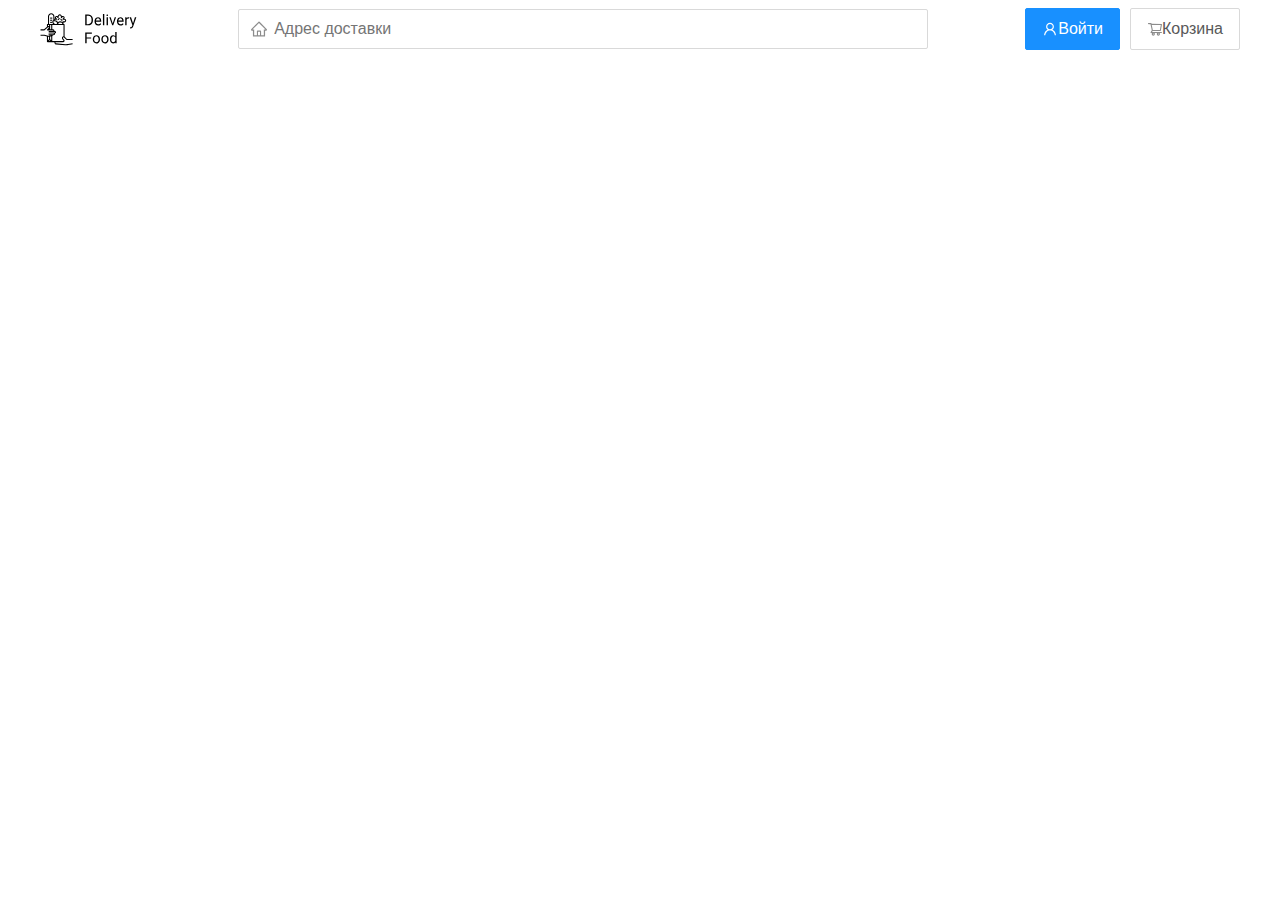
==== index.html @ 835191f4 "Created a header" ====
<!DOCTYPE html>
<html lang="en">
<head>
    <meta charset="UTF-8">
    <title>Delivery Food - доставка еды на дом</title>
    <link rel="stylesheet" href="css/style.css">
</head>
<body>
<div class="container">
    <!--Шапка сайта-->
    <header class="header">
        <img src="img/logo.svg" alt="Logo" class="logo">
        <input type="text" class="input search-input" placeholder="Адрес доставки">
        <div class="buttons">
            <button class="button button-primary">
                <img src="img/user.svg" alt="User logo" class="button-icon">
                <span class="button-text">Войти</span>
            </button>
            <button class="button">
                <img src="img/shoppingcart.svg" alt="shopping cart" class="button-icon">
                <span class="button-text">Корзина</span>
            </button>
        </div>
    </header>
</div>
</body>
</html>
---- css/style.css ----
* {
    box-sizing: border-box;
}

.container {
    max-width: 1200px;
    margin: auto;
}

.header {
    display: flex;
    align-items: center;
    justify-content: space-between;
}

.search-input {
    background: #FFFFFF;
    border: 1px solid #D9D9D9;
    box-sizing: border-box;
    border-radius: 2px;
    height: 40px;
    width: 690px;
    font-size: 16px;
    line-height: 24px;
    background-image: url("../img/home.svg");
    background-repeat: no-repeat;
    background-position: left 11px center;
    padding-left: 35px;
}

.buttons {
    display: flex;
    align-items: center;
}

.button {
    padding: 8px 16px;
    background: #FFFFFF;
    border: 1px solid #D9D9D9;
    box-sizing: border-box;
    box-shadow: 0px 0px 2px rgba(0, 0, 0, 0.0015);
    border-radius: 2px;
    color: #595959;
    font-size: 16px;
    line-height: 24px;
    display: flex;
    align-items: center;
}

.button-primary {
    background: #1890FF;
    border: 1px solid #1890FF;
    color: #fff;
    margin-right: 10px;
}
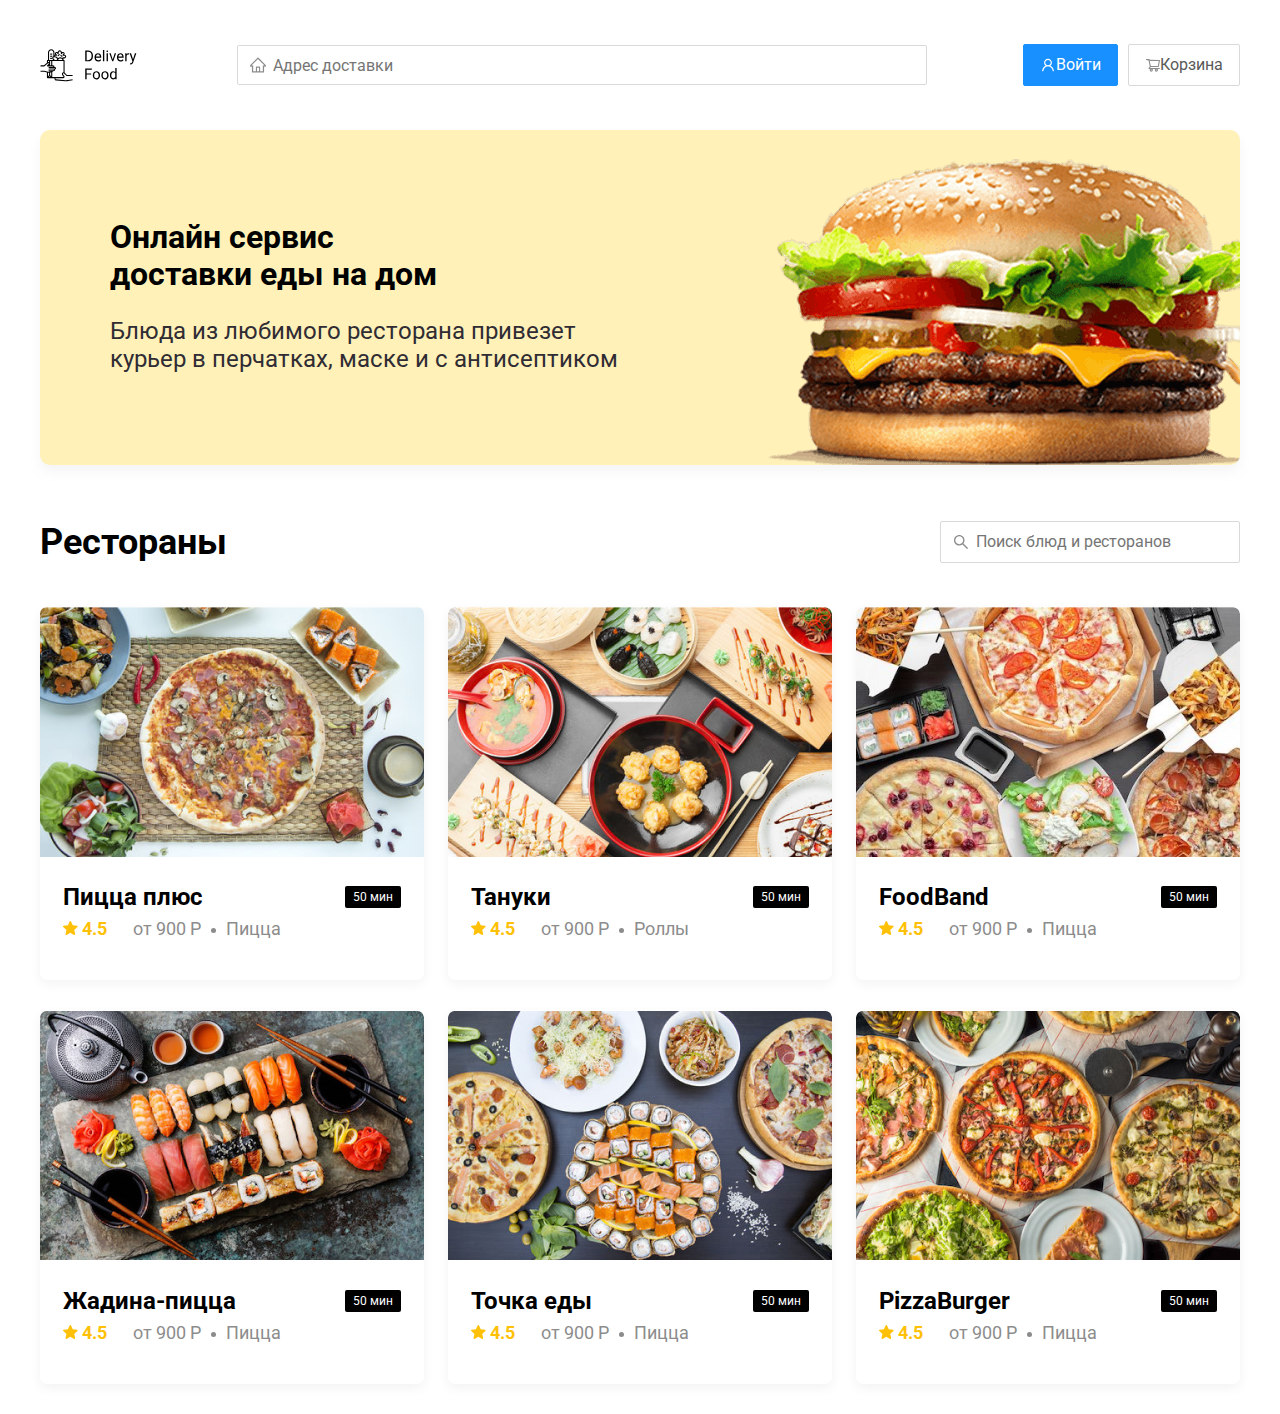
==== commit 06ab9864: "Promocard, restaurants" ====
--- a/index.html
+++ b/index.html
@@ -3,14 +3,16 @@
 <head>
     <meta charset="UTF-8">
     <title>Delivery Food - доставка еды на дом</title>
+    <link rel="stylesheet" href="css/normalize.css">
     <link rel="stylesheet" href="css/style.css">
+    <link href="https://fonts.googleapis.com/css2?family=Roboto:wght@400;700&display=swap" rel="stylesheet">
 </head>
 <body>
 <div class="container">
     <!--Шапка сайта-->
     <header class="header">
         <img src="img/logo.svg" alt="Logo" class="logo">
-        <input type="text" class="input search-input" placeholder="Адрес доставки">
+        <input type="text" class="input input-address" placeholder="Адрес доставки">
         <div class="buttons">
             <button class="button button-primary">
                 <img src="img/user.svg" alt="User logo" class="button-icon">
@@ -22,6 +24,142 @@
             </button>
         </div>
     </header>
+
+    <section class="promo">
+        <h1 class="promo-title">Онлайн сервис <br> доставки еды на дом</h1>
+        <p class="promo-text">Блюда из любимого ресторана привезет курьер в перчатках, маске и с антисептиком</p>
+    </section>
+
+    <section class="restaurants">
+        <div class="section-heading">
+            <h2 class="section-title">Рестораны</h2>
+            <input type="text" class="input input-search" placeholder="Поиск блюд и ресторанов">
+        </div>
+        <div class="cards">
+            <div class="card">
+                <img src="img/image1.jpg" alt="image1" class="card-image">
+                <div class="card-text">
+                    <div class="card-heading">
+                        <h3 class="card-title">Пицца плюс</h3>
+                        <span class="card-tag tag">50 мин</span>
+                    </div>
+                    <!-- /.card-heading -->
+                    <div class="card-info">
+                        <div class="rating">
+                            <img src="img/rating.svg" alt="star">
+                            4.5</div>
+                        <div class="price">от 900 Р</div>
+                        <div class="category">Пицца</div>
+                    </div>
+                    <!-- /.card-info -->
+                </div>
+            </div>
+            <!-- /.card -->
+
+            <div class="card">
+                <img src="img/image2.jpg" alt="image1" class="card-image">
+                <div class="card-text">
+                    <div class="card-heading">
+                        <h3 class="card-title">Тануки</h3>
+                        <span class="card-tag tag">50 мин</span>
+                    </div>
+                    <!-- /.card-heading -->
+                    <div class="card-info">
+                        <div class="rating">
+                            <img src="img/rating.svg" alt="star">
+                            4.5</div>
+                        <div class="price">от 900 Р</div>
+                        <div class="category">Роллы</div>
+                    </div>
+                    <!-- /.card-info -->
+                </div>
+            </div>
+            <!-- /.card -->
+
+            <div class="card">
+                <img src="img/image3.jpg" alt="image1" class="card-image">
+                <div class="card-text">
+                    <div class="card-heading">
+                        <h3 class="card-title">FoodBand</h3>
+                        <span class="card-tag tag">50 мин</span>
+                    </div>
+                    <!-- /.card-heading -->
+                    <div class="card-info">
+                        <div class="rating">
+                            <img src="img/rating.svg" alt="star">
+                            4.5</div>
+                        <div class="price">от 900 Р</div>
+                        <div class="category">Пицца</div>
+                    </div>
+                    <!-- /.card-info -->
+                </div>
+            </div>
+            <!-- /.card -->
+
+            <div class="card">
+                <img src="img/image4.jpg" alt="image1" class="card-image">
+                <div class="card-text">
+                    <div class="card-heading">
+                        <h3 class="card-title">Жадина-пицца</h3>
+                        <span class="card-tag tag">50 мин</span>
+                    </div>
+                    <!-- /.card-heading -->
+                    <div class="card-info">
+                        <div class="rating">
+                            <img src="img/rating.svg" alt="star">
+                            4.5</div>
+                        <div class="price">от 900 Р</div>
+                        <div class="category">Пицца</div>
+                    </div>
+                    <!-- /.card-info -->
+                </div>
+            </div>
+            <!-- /.card -->
+
+            <div class="card">
+                <img src="img/image5.jpg" alt="image1" class="card-image">
+                <div class="card-text">
+                    <div class="card-heading">
+                        <h3 class="card-title">Точка еды</h3>
+                        <span class="card-tag tag">50 мин</span>
+                    </div>
+                    <!-- /.card-heading -->
+                    <div class="card-info">
+                        <div class="rating">
+                            <img src="img/rating.svg" alt="star">
+                            4.5</div>
+                        <div class="price">от 900 Р</div>
+                        <div class="category">Пицца</div>
+                    </div>
+                    <!-- /.card-info -->
+                </div>
+            </div>
+            <!-- /.card -->
+
+            <div class="card">
+                <img src="img/image6.jpg" alt="image1" class="card-image">
+                <div class="card-text">
+                    <div class="card-heading">
+                        <h3 class="card-title">PizzaBurger</h3>
+                        <span class="card-tag tag">50 мин</span>
+                    </div>
+                    <!-- /.card-heading -->
+                    <div class="card-info">
+                        <div class="rating">
+                            <img src="img/rating.svg" alt="star">
+                            4.5</div>
+                        <div class="price">от 900 Р</div>
+                        <div class="category">Пицца</div>
+                    </div>
+                    <!-- /.card-info -->
+                </div>
+            </div>
+            <!-- /.card -->
+
+        </div>
+        <!-- /.cards -->
+
+    </section>
 </div>
 </body>
 </html>--- a/css/style.css
+++ b/css/style.css
@@ -1,5 +1,10 @@
 * {
     box-sizing: border-box;
+}
+
+body {
+    font-family: "Roboto", sans-serif;
+    padding-top: 44px;
 }
 
 .container {
@@ -11,21 +16,28 @@
     display: flex;
     align-items: center;
     justify-content: space-between;
+    margin-bottom: 44px;
 }
 
-.search-input {
+.input {
     background: #FFFFFF;
     border: 1px solid #D9D9D9;
-    box-sizing: border-box;
     border-radius: 2px;
+    font-size: 16px;
+    line-height: 24px;
+    padding: 8px;
+    padding-left: 35px;
+}
+
+.input-address {
     height: 40px;
     width: 690px;
-    font-size: 16px;
-    line-height: 24px;
-    background-image: url("../img/home.svg");
-    background-repeat: no-repeat;
-    background-position: left 11px center;
-    padding-left: 35px;
+    background: url(../img/home.svg) no-repeat left 11px center;
+}
+
+.input-search {
+    background: url(../img/search.svg) no-repeat left 11px center;
+    width: 300px;
 }
 
 .buttons {
@@ -54,4 +66,127 @@
     margin-right: 10px;
 }
 
+.promo {
+    box-shadow: 0px 7px 12px rgba(158, 158, 163, 0.1);
+    background: #FFF1B8 url(../img/promo-image.png) no-repeat top -40px right -50px;
+    border-radius: 10px;
+    padding: 68px 70px;
+    margin-bottom: 56px;
+}
 
+.promo-text {
+    max-width: 538px;
+    font-family: Roboto;
+    font-style: normal;
+    font-weight: normal;
+    font-size: 24px;
+    line-height: 28px;
+    color: #302C34;
+}
+
+.section-heading {
+    display: flex;
+    justify-content: space-between;
+    align-items: center;
+    margin-bottom: 44px;
+}
+
+.section-title {
+    font-family: Roboto;
+    font-style: normal;
+    font-weight: bold;
+    font-size: 36px;
+    line-height: 42px;
+    color: #000000;
+    margin: 0px;
+}
+
+.cards {
+    display: flex;
+    flex-wrap: wrap;
+    align-items: flex-start;
+    justify-content: space-between;
+}
+
+.card {
+    background: #FFFFFF;
+    box-shadow: 0px 4px 12px rgba(0, 0, 0, 0.05);
+    border-radius: 7px;
+    overflow: hidden;
+    margin-bottom: 30px;
+}
+
+.card-image {
+    width: 384px;
+    height: 250px;
+    object-fit: cover;
+}
+
+.card-text {
+    padding-top: 20px;
+    padding-bottom: 35px;
+    padding-left: 23px;
+    padding-right: 23px;
+}
+
+.card-heading {
+    display: flex;
+    align-items: center;
+    justify-content: space-between;
+}
+
+.card-title {
+    margin: 0;
+    font-style: normal;
+    font-weight: bold;
+    font-size: 24px;
+    line-height: 32px;
+}
+
+.card-tag {
+    font-style: normal;
+    font-weight: normal;
+    font-size: 12px;
+    line-height: 20px;
+    color: #ffffff;
+    background: black;
+    border-radius: 2px;
+    padding: 1px 8px;
+}
+
+.card-info {
+    display: flex;
+    align-items: center;
+}
+
+.rating {
+    margin-right: 26px;
+    font-weight: bold;
+    font-size: 18px;
+    line-height: 32px;
+    color: #FFC107;
+}
+
+.price,
+.category {
+    font-style: normal;
+    font-weight: normal;
+    font-size: 18px;
+    line-height: 32px;
+    color: #8C8C8C;
+}
+
+.price {
+    margin-right: 10px;
+}
+
+.price:after {
+    content: "";
+    width: 5px;
+    height: 5px;
+    background-color: #8C8C8C;
+    display: inline-block;
+    vertical-align: middle;
+    border-radius: 50%;
+    margin-left: 10px;
+}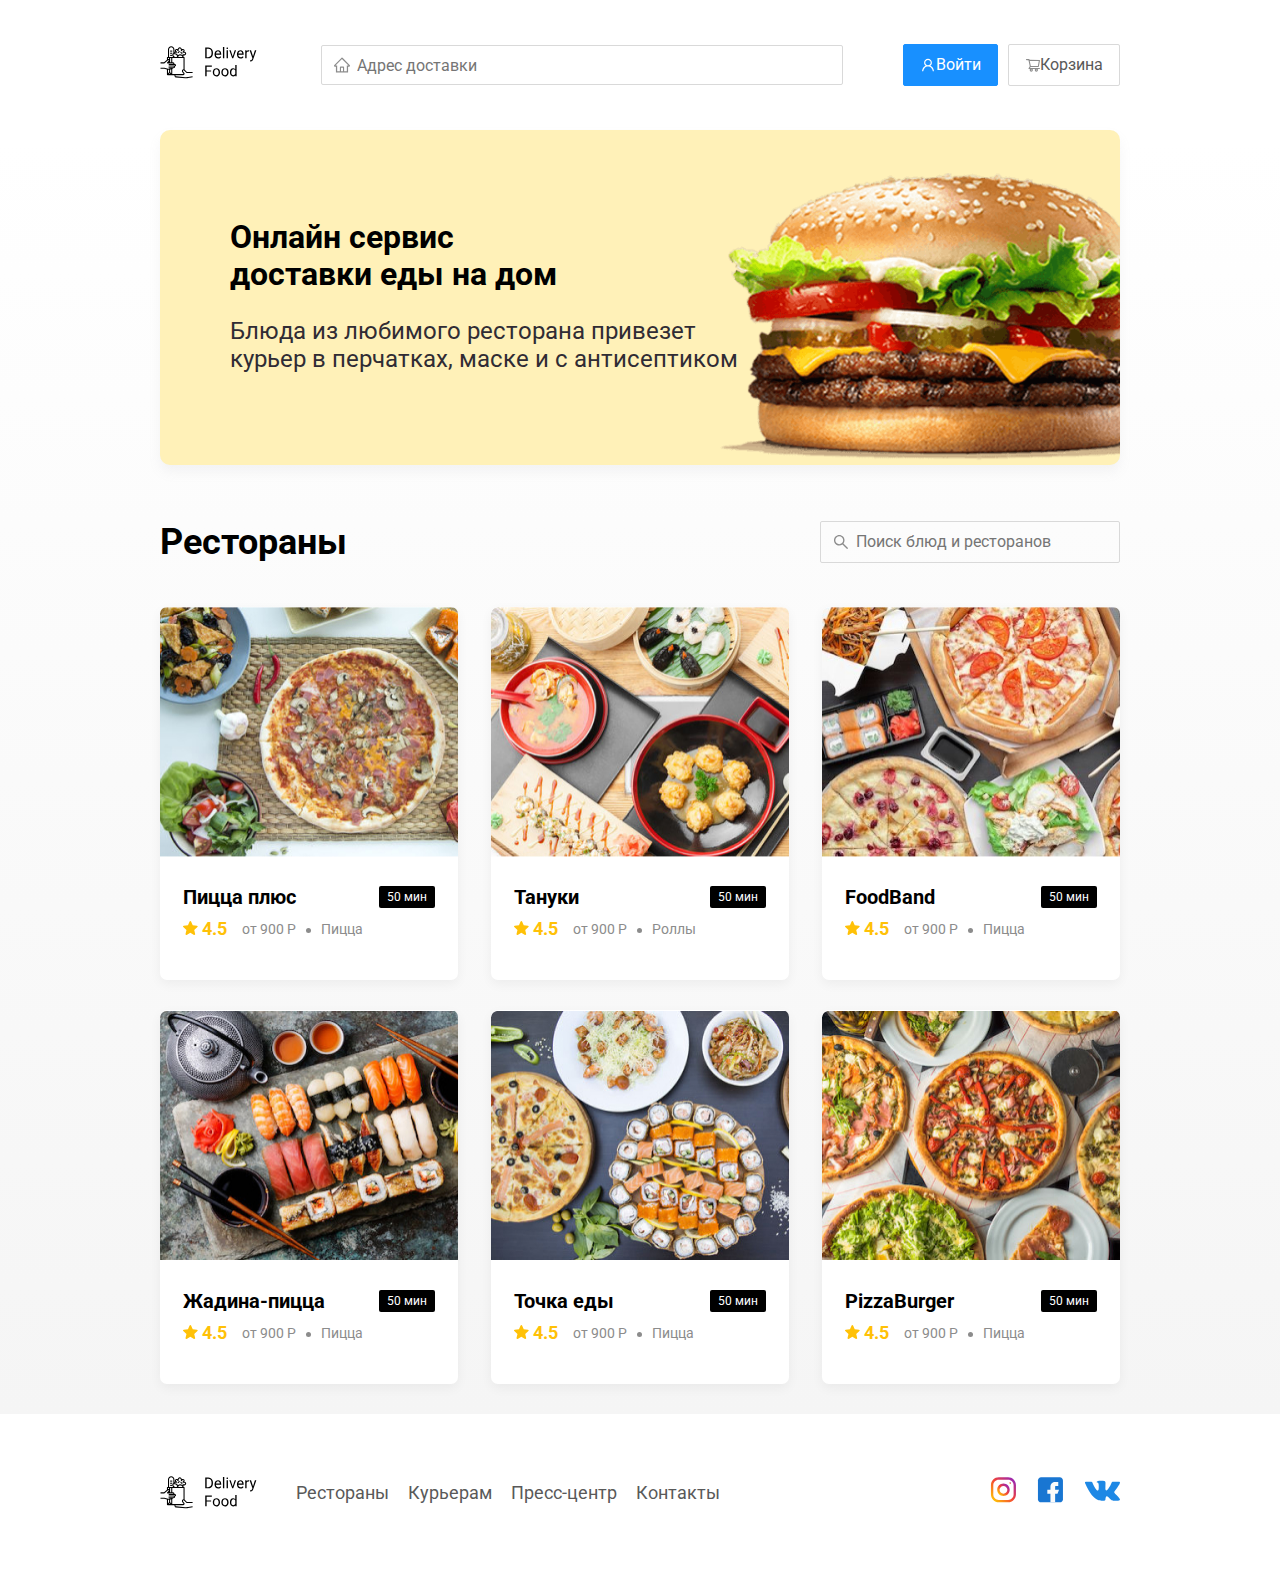
==== commit 9a17db05: "Restaurant card, addaptive" ====
--- a/index.html
+++ b/index.html
@@ -11,7 +11,9 @@
 <div class="container">
     <!--Шапка сайта-->
     <header class="header">
-        <img src="img/logo.svg" alt="Logo" class="logo">
+        <a href="index.html" class="logo">
+            <img src="img/logo.svg" alt="Logo" class="logo">
+        </a>
         <input type="text" class="input input-address" placeholder="Адрес доставки">
         <div class="buttons">
             <button class="button button-primary">
@@ -24,142 +26,170 @@
             </button>
         </div>
     </header>
+</div>
+<main class="main">
+    <div class="container">
+        <section class="promo">
+            <h1 class="promo-title">Онлайн сервис <br> доставки еды на дом</h1>
+            <p class="promo-text">Блюда из любимого ресторана привезет курьер в перчатках, маске и с антисептиком</p>
+        </section>
 
-    <section class="promo">
-        <h1 class="promo-title">Онлайн сервис <br> доставки еды на дом</h1>
-        <p class="promo-text">Блюда из любимого ресторана привезет курьер в перчатках, маске и с антисептиком</p>
-    </section>
+        <section class="restaurants">
+            <div class="section-heading">
+                <h2 class="section-title">Рестораны</h2>
+                <input type="text" class="input input-search" placeholder="Поиск блюд и ресторанов">
+            </div>
+            <div class="cards">
+                <a href="restaurant.html" class="card">
+                    <img src="img/image1.jpg" alt="image1" class="card-image">
+                    <div class="card-text">
+                        <div class="card-heading">
+                            <h3 class="card-title">Пицца плюс</h3>
+                            <span class="card-tag tag">50 мин</span>
+                        </div>
+                        <!-- /.card-heading -->
+                        <div class="card-info">
+                            <div class="rating">
+                                <img src="img/rating.svg" alt="star">
+                                4.5
+                            </div>
+                            <div class="price">от 900 Р</div>
+                            <div class="category">Пицца</div>
+                        </div>
+                        <!-- /.card-info -->
+                    </div>
+                </a>
+                <!-- /.card -->
 
-    <section class="restaurants">
-        <div class="section-heading">
-            <h2 class="section-title">Рестораны</h2>
-            <input type="text" class="input input-search" placeholder="Поиск блюд и ресторанов">
+                <a href="restaurant.html" class="card">
+                    <img src="img/image2.jpg" alt="image1" class="card-image">
+                    <div class="card-text">
+                        <div class="card-heading">
+                            <h3 class="card-title">Тануки</h3>
+                            <span class="card-tag tag">50 мин</span>
+                        </div>
+                        <!-- /.card-heading -->
+                        <div class="card-info">
+                            <div class="rating">
+                                <img src="img/rating.svg" alt="star">
+                                4.5
+                            </div>
+                            <div class="price">от 900 Р</div>
+                            <div class="category">Роллы</div>
+                        </div>
+                        <!-- /.card-info -->
+                    </div>
+                </a>
+                <!-- /.card -->
+
+                <a href="restaurant.html" class="card">
+                    <img src="img/image3.jpg" alt="image1" class="card-image">
+                    <div class="card-text">
+                        <div class="card-heading">
+                            <h3 class="card-title">FoodBand</h3>
+                            <span class="card-tag tag">50 мин</span>
+                        </div>
+                        <!-- /.card-heading -->
+                        <div class="card-info">
+                            <div class="rating">
+                                <img src="img/rating.svg" alt="star">
+                                4.5
+                            </div>
+                            <div class="price">от 900 Р</div>
+                            <div class="category">Пицца</div>
+                        </div>
+                        <!-- /.card-info -->
+                    </div>
+                </a>
+                <!-- /.card -->
+
+                <a href="restaurant.html" class="card">
+                    <img src="img/image4.jpg" alt="image1" class="card-image">
+                    <div class="card-text">
+                        <div class="card-heading">
+                            <h3 class="card-title">Жадина-пицца</h3>
+                            <span class="card-tag tag">50 мин</span>
+                        </div>
+                        <!-- /.card-heading -->
+                        <div class="card-info">
+                            <div class="rating">
+                                <img src="img/rating.svg" alt="star">
+                                4.5
+                            </div>
+                            <div class="price">от 900 Р</div>
+                            <div class="category">Пицца</div>
+                        </div>
+                        <!-- /.card-info -->
+                    </div>
+                </a>
+                <!-- /.card -->
+
+                <a href="restaurant.html" class="card">
+                    <img src="img/image5.jpg" alt="image1" class="card-image">
+                    <div class="card-text">
+                        <div class="card-heading">
+                            <h3 class="card-title">Точка еды</h3>
+                            <span class="card-tag tag">50 мин</span>
+                        </div>
+                        <!-- /.card-heading -->
+                        <div class="card-info">
+                            <div class="rating">
+                                <img src="img/rating.svg" alt="star">
+                                4.5
+                            </div>
+                            <div class="price">от 900 Р</div>
+                            <div class="category">Пицца</div>
+                        </div>
+                        <!-- /.card-info -->
+                    </div>
+                </a>
+                <!-- /.card -->
+
+                <a href="restaurant.html" class="card">
+                    <img src="img/image6.jpg" alt="image1" class="card-image">
+                    <div class="card-text">
+                        <div class="card-heading">
+                            <h3 class="card-title">PizzaBurger</h3>
+                            <span class="card-tag tag">50 мин</span>
+                        </div>
+                        <!-- /.card-heading -->
+                        <div class="card-info">
+                            <div class="rating">
+                                <img src="img/rating.svg" alt="star">
+                                4.5
+                            </div>
+                            <div class="price">от 900 Р</div>
+                            <div class="category">Пицца</div>
+                        </div>
+                        <!-- /.card-info -->
+                    </div>
+                </a>
+                <!-- /.card -->
+
+            </div>
+            <!-- /.cards -->
+        </section>
+    </div>
+</main>
+
+<footer class="footer">
+    <div class="container">
+        <div class="footer-block">
+            <img src="img/logo.svg" alt="" class="logo footer-logo">
+            <nav class="footer-nav">
+                <a href="#" class="footer-link">Рестораны</a>
+                <a href="#" class="footer-link">Курьерам</a>
+                <a href="#" class="footer-link">Пресс-центр</a>
+                <a href="#" class="footer-link">Контакты</a>
+            </nav>
+            <div class="social-links">
+                <a href="#" class="social-link"><img src="img/link1.svg" alt="instagram"></a>
+                <a href="#" class="social-link"><img src="img/link2.svg" alt="facebook"></a>
+                <a href="#" class="social-link"><img src="img/link3.svg" alt="vk"></a>
+            </div>
         </div>
-        <div class="cards">
-            <div class="card">
-                <img src="img/image1.jpg" alt="image1" class="card-image">
-                <div class="card-text">
-                    <div class="card-heading">
-                        <h3 class="card-title">Пицца плюс</h3>
-                        <span class="card-tag tag">50 мин</span>
-                    </div>
-                    <!-- /.card-heading -->
-                    <div class="card-info">
-                        <div class="rating">
-                            <img src="img/rating.svg" alt="star">
-                            4.5</div>
-                        <div class="price">от 900 Р</div>
-                        <div class="category">Пицца</div>
-                    </div>
-                    <!-- /.card-info -->
-                </div>
-            </div>
-            <!-- /.card -->
+    </div>
+</footer>
 
-            <div class="card">
-                <img src="img/image2.jpg" alt="image1" class="card-image">
-                <div class="card-text">
-                    <div class="card-heading">
-                        <h3 class="card-title">Тануки</h3>
-                        <span class="card-tag tag">50 мин</span>
-                    </div>
-                    <!-- /.card-heading -->
-                    <div class="card-info">
-                        <div class="rating">
-                            <img src="img/rating.svg" alt="star">
-                            4.5</div>
-                        <div class="price">от 900 Р</div>
-                        <div class="category">Роллы</div>
-                    </div>
-                    <!-- /.card-info -->
-                </div>
-            </div>
-            <!-- /.card -->
-
-            <div class="card">
-                <img src="img/image3.jpg" alt="image1" class="card-image">
-                <div class="card-text">
-                    <div class="card-heading">
-                        <h3 class="card-title">FoodBand</h3>
-                        <span class="card-tag tag">50 мин</span>
-                    </div>
-                    <!-- /.card-heading -->
-                    <div class="card-info">
-                        <div class="rating">
-                            <img src="img/rating.svg" alt="star">
-                            4.5</div>
-                        <div class="price">от 900 Р</div>
-                        <div class="category">Пицца</div>
-                    </div>
-                    <!-- /.card-info -->
-                </div>
-            </div>
-            <!-- /.card -->
-
-            <div class="card">
-                <img src="img/image4.jpg" alt="image1" class="card-image">
-                <div class="card-text">
-                    <div class="card-heading">
-                        <h3 class="card-title">Жадина-пицца</h3>
-                        <span class="card-tag tag">50 мин</span>
-                    </div>
-                    <!-- /.card-heading -->
-                    <div class="card-info">
-                        <div class="rating">
-                            <img src="img/rating.svg" alt="star">
-                            4.5</div>
-                        <div class="price">от 900 Р</div>
-                        <div class="category">Пицца</div>
-                    </div>
-                    <!-- /.card-info -->
-                </div>
-            </div>
-            <!-- /.card -->
-
-            <div class="card">
-                <img src="img/image5.jpg" alt="image1" class="card-image">
-                <div class="card-text">
-                    <div class="card-heading">
-                        <h3 class="card-title">Точка еды</h3>
-                        <span class="card-tag tag">50 мин</span>
-                    </div>
-                    <!-- /.card-heading -->
-                    <div class="card-info">
-                        <div class="rating">
-                            <img src="img/rating.svg" alt="star">
-                            4.5</div>
-                        <div class="price">от 900 Р</div>
-                        <div class="category">Пицца</div>
-                    </div>
-                    <!-- /.card-info -->
-                </div>
-            </div>
-            <!-- /.card -->
-
-            <div class="card">
-                <img src="img/image6.jpg" alt="image1" class="card-image">
-                <div class="card-text">
-                    <div class="card-heading">
-                        <h3 class="card-title">PizzaBurger</h3>
-                        <span class="card-tag tag">50 мин</span>
-                    </div>
-                    <!-- /.card-heading -->
-                    <div class="card-info">
-                        <div class="rating">
-                            <img src="img/rating.svg" alt="star">
-                            4.5</div>
-                        <div class="price">от 900 Р</div>
-                        <div class="category">Пицца</div>
-                    </div>
-                    <!-- /.card-info -->
-                </div>
-            </div>
-            <!-- /.card -->
-
-        </div>
-        <!-- /.cards -->
-
-    </section>
-</div>
 </body>
 </html>--- a/css/style.css
+++ b/css/style.css
@@ -31,13 +31,14 @@
 
 .input-address {
     height: 40px;
-    width: 690px;
+    flex: 0.8;
     background: url(../img/home.svg) no-repeat left 11px center;
 }
 
 .input-search {
     background: url(../img/search.svg) no-repeat left 11px center;
     width: 300px;
+    margin-left: auto;
 }
 
 .buttons {
@@ -65,6 +66,9 @@
     color: #fff;
     margin-right: 10px;
 }
+.button-card-text {
+    margin-right: 10px;
+}
 
 .promo {
     box-shadow: 0px 7px 12px rgba(158, 158, 163, 0.1);
@@ -86,7 +90,6 @@
 
 .section-heading {
     display: flex;
-    justify-content: space-between;
     align-items: center;
     margin-bottom: 44px;
 }
@@ -99,6 +102,7 @@
     line-height: 42px;
     color: #000000;
     margin: 0px;
+    margin-right: 30px;
 }
 
 .cards {
@@ -114,12 +118,13 @@
     border-radius: 7px;
     overflow: hidden;
     margin-bottom: 30px;
+    flex-basis: 31%;
+    text-decoration: none;
 }
 
 .card-image {
     width: 384px;
     height: 250px;
-    object-fit: cover;
 }
 
 .card-text {
@@ -127,6 +132,7 @@
     padding-bottom: 35px;
     padding-left: 23px;
     padding-right: 23px;
+    color: black;
 }
 
 .card-heading {
@@ -139,8 +145,12 @@
     margin: 0;
     font-style: normal;
     font-weight: bold;
-    font-size: 24px;
+    font-size: 20px;
     line-height: 32px;
+}
+
+.card-title-reg {
+    font-weight: 400;
 }
 
 .card-tag {
@@ -157,6 +167,20 @@
 .card-info {
     display: flex;
     align-items: center;
+    flex-wrap: wrap;
+}
+
+.card-price-bold {
+    font-weight: bold;
+    font-size: 20px;
+    line-height: 32px;
+    margin-left: 30px;
+}
+
+.card-buttons {
+    display: flex;
+    align-items: center;
+    margin-top: 24px;
 }
 
 .rating {
@@ -167,10 +191,21 @@
     color: #FFC107;
 }
 
+.category {
+    text-overflow: ellipsis;
+    overflow: hidden;
+    white-space: nowrap;
+    max-width: 150px;
+}
+
+.ingredients {
+    font-size: 14px;
+    line-height: 21px;
+    color: #8C8C8C;
+}
+
 .price,
 .category {
-    font-style: normal;
-    font-weight: normal;
     font-size: 18px;
     line-height: 32px;
     color: #8C8C8C;
@@ -189,4 +224,188 @@
     vertical-align: middle;
     border-radius: 50%;
     margin-left: 10px;
+}
+
+.main {
+    background: linear-gradient(180deg, rgba(245, 245, 245, 0) 1.04%, #F5F5F5 100%);
+}
+
+.footer {
+    padding: 60px 0;
+}
+
+.footer-block {
+    display: flex;
+    align-items: center;
+    justify-content: space-between;
+}
+
+.footer-link {
+    display: inline-block;
+    color: #595959;
+    text-decoration: none;
+    font-style: normal;
+    font-weight: normal;
+    font-size: 18px;
+    line-height: 21px;
+}
+
+.footer-link:not(:last-child) {
+    margin-right: 15px;
+}
+
+.footer-nav {
+    margin-right: auto;
+    margin-left: 35px;
+}
+
+.social-links {
+    display: flex;
+    align-items: center;
+}
+
+.social-link:not(:last-child) {
+    margin-right: 21px;
+}
+
+@media (max-width: 1360px) {
+    .container {
+        max-width: 960px;
+    }
+    .promo {
+        background-size: 500px;
+        background-position: center right -80px;
+    }
+    .rating {
+        margin-right: 15px;
+    }
+    .category, .price {
+        font-size: 14px;
+    }
+}
+
+@media (max-width: 992px) {
+    .container {
+        max-width: 750px;
+    }
+    .promo {
+        padding: 50px;
+        background-size: 400px ;
+    }
+    .promo-text {
+        max-width: 400px;
+        font-size: 18px;
+    }
+    .card {
+        flex-basis: 49%;
+    }
+    .footer-link {
+        font-size: 16px;
+    }
+}
+
+@media (max-width: 768px) {
+    .container {
+        max-width: 560px;
+    }
+    .card-info {
+        flex-wrap: wrap;
+    }
+    .card-title {
+        font-size: 18px;
+    }
+    .promo-title {
+        font-size: 24px;
+        line-height: 1.4;
+    }
+    .promo {
+        background-size: 300px;
+    }
+    .promo-text {
+        max-width: 300px;
+        font-size: 16x;
+    }
+}
+
+@media (max-width: 578px) {
+    .container {
+        max-width: 90%;
+    }
+    .header {
+        flex-wrap: wrap;
+    }
+    .input-address {
+        order: 5;
+        margin-top: 15px;
+        flex: 1;
+    }
+    .promo {
+        background-image: none;
+    }
+    .promo-title {
+        margin-bottom: 10px;
+    }
+    .section-title {
+        font-size: 20px;
+    }
+    .card {
+        flex-basis: 100%;
+    }
+    .card-image {
+        width: 100%;
+    }
+    .footer-nav {
+        order: 0;
+        margin-left: 0;
+        display: flex;
+        flex-direction: column;
+        margin-right: 0;
+    }
+    .footer-logo {
+        margin-right: 15px;
+        order: 1;
+    }
+    .social-links {
+        order: 2;
+    }
+    .footer {
+        padding: 30px 0;
+    }
+    .footer-block {
+        align-items: flex-start;
+    }
+}
+
+@media (max-width: 480px) {
+    .button-text {
+        display: none;
+    }
+    .button {
+        min-height: 20px;
+    }
+    .button-icon {
+        margin: 0;
+    }
+    .promo {
+        padding: 20px;
+    }
+    .section-heading{
+        flex-wrap: wrap;
+    }
+    .footer-block {
+        flex-wrap: wrap;
+        flex-direction: column;
+        align-items: center;
+    }
+    .footer-logo {
+        order: 0;
+        margin-bottom: 20px;
+    }
+    .footer-nav {
+        margin-bottom: 20px;
+        text-align: center;
+    }
+    .footer-link:not(:last-child) {
+        margin-right: 0;
+    }
 }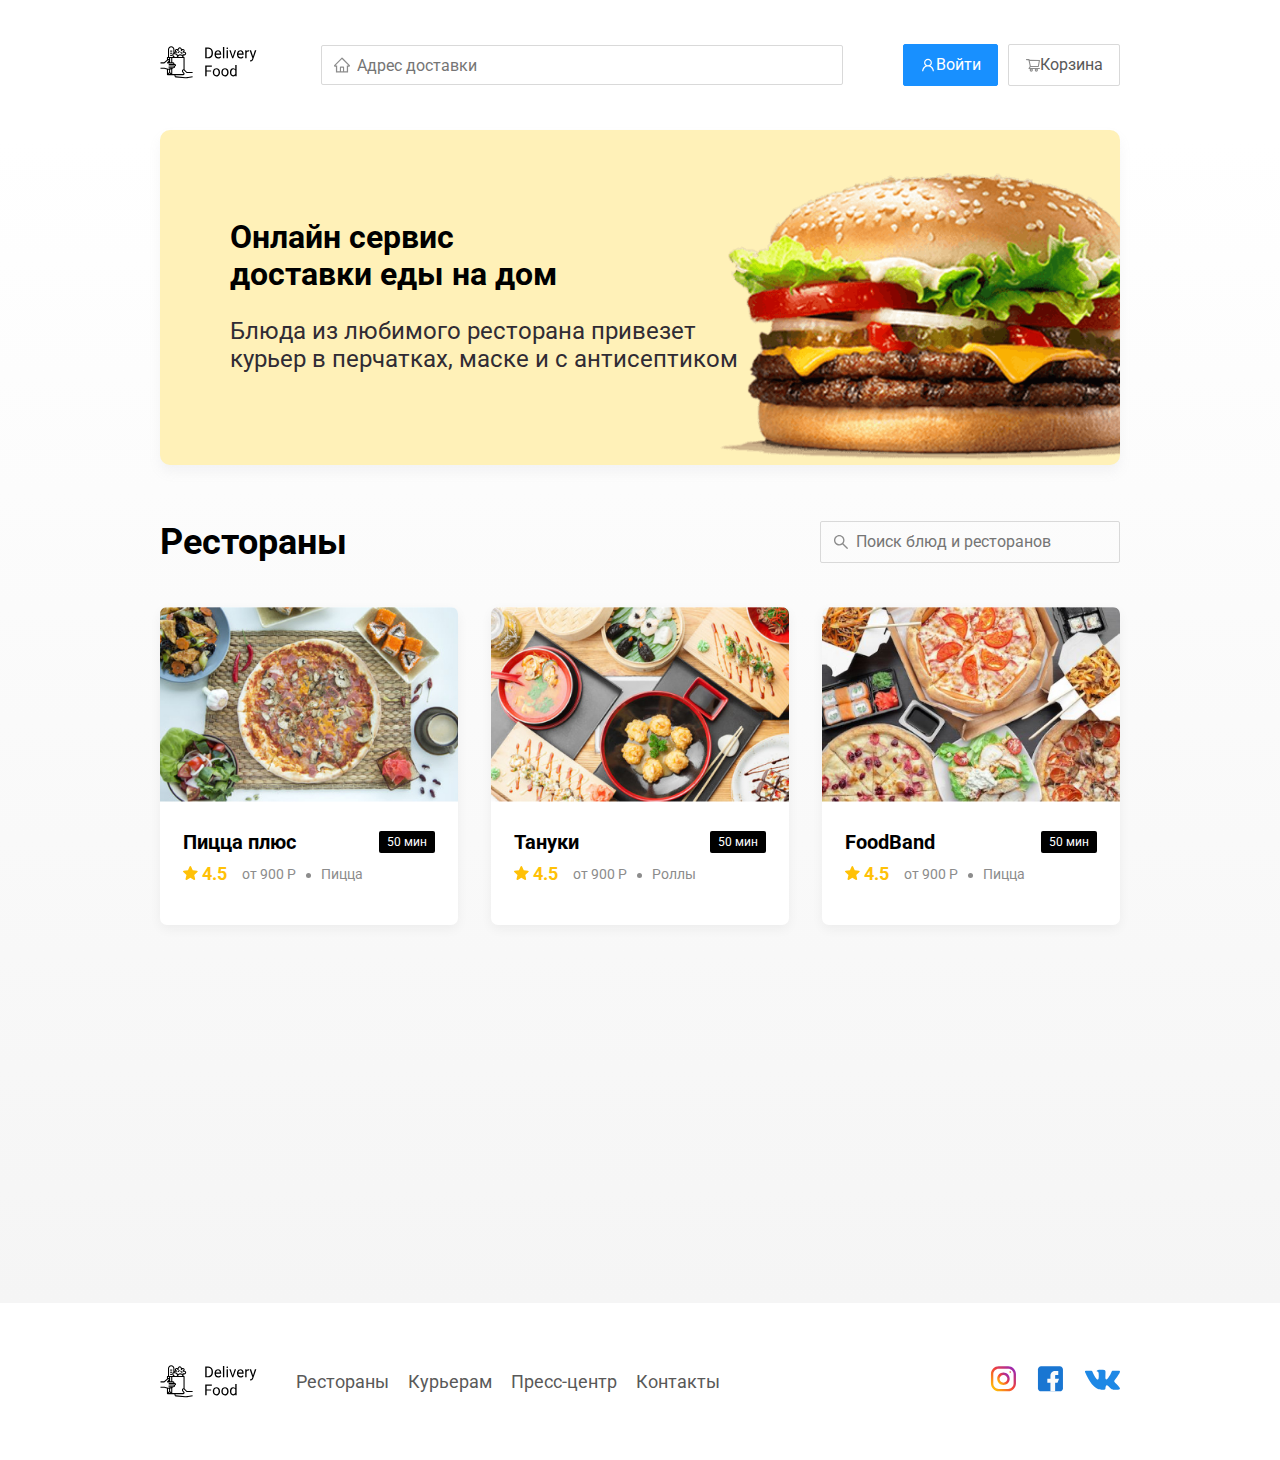
==== commit 5610bde6: "Modal window, animated" ====
--- a/index.html
+++ b/index.html
@@ -5,13 +5,14 @@
     <title>Delivery Food - доставка еды на дом</title>
     <link rel="stylesheet" href="css/normalize.css">
     <link rel="stylesheet" href="css/style.css">
+    <link rel="stylesheet" href="css/animate.css">
     <link href="https://fonts.googleapis.com/css2?family=Roboto:wght@400;700&display=swap" rel="stylesheet">
 </head>
 <body>
 <div class="container">
     <!--Шапка сайта-->
     <header class="header">
-        <a href="index.html" class="logo">
+        <a href="index.html" class="logo wow fadeInRight">
             <img src="img/logo.svg" alt="Logo" class="logo">
         </a>
         <input type="text" class="input input-address" placeholder="Адрес доставки">
@@ -20,7 +21,7 @@
                 <img src="img/user.svg" alt="User logo" class="button-icon">
                 <span class="button-text">Войти</span>
             </button>
-            <button class="button">
+            <button class="button" id="card-button">
                 <img src="img/shoppingcart.svg" alt="shopping cart" class="button-icon">
                 <span class="button-text">Корзина</span>
             </button>
@@ -40,7 +41,7 @@
                 <input type="text" class="input input-search" placeholder="Поиск блюд и ресторанов">
             </div>
             <div class="cards">
-                <a href="restaurant.html" class="card">
+                <a href="restaurant.html" class="card wow fadeInUp" data-wow-delay="0.2s">
                     <img src="img/image1.jpg" alt="image1" class="card-image">
                     <div class="card-text">
                         <div class="card-heading">
@@ -61,7 +62,7 @@
                 </a>
                 <!-- /.card -->
 
-                <a href="restaurant.html" class="card">
+                <a href="restaurant.html" class="card wow fadeInUp" data-wow-delay="0.4s">
                     <img src="img/image2.jpg" alt="image1" class="card-image">
                     <div class="card-text">
                         <div class="card-heading">
@@ -82,7 +83,7 @@
                 </a>
                 <!-- /.card -->
 
-                <a href="restaurant.html" class="card">
+                <a href="restaurant.html" class="card wow fadeInUp" data-wow-delay="0.6s">
                     <img src="img/image3.jpg" alt="image1" class="card-image">
                     <div class="card-text">
                         <div class="card-heading">
@@ -103,7 +104,7 @@
                 </a>
                 <!-- /.card -->
 
-                <a href="restaurant.html" class="card">
+                <a href="restaurant.html" class="card wow fadeInUp" data-wow-delay="0.2s">
                     <img src="img/image4.jpg" alt="image1" class="card-image">
                     <div class="card-text">
                         <div class="card-heading">
@@ -124,7 +125,7 @@
                 </a>
                 <!-- /.card -->
 
-                <a href="restaurant.html" class="card">
+                <a href="restaurant.html" class="card wow fadeInUp" data-wow-delay="0.4s">
                     <img src="img/image5.jpg" alt="image1" class="card-image">
                     <div class="card-text">
                         <div class="card-heading">
@@ -145,7 +146,7 @@
                 </a>
                 <!-- /.card -->
 
-                <a href="restaurant.html" class="card">
+                <a href="restaurant.html" class="card wow fadeInUp" data-wow-delay="0.6s">
                     <img src="img/image6.jpg" alt="image1" class="card-image">
                     <div class="card-text">
                         <div class="card-heading">
@@ -191,5 +192,76 @@
     </div>
 </footer>
 
+<div class="modal">
+    <div class="modal-dialog">
+        <div class="modal-header">
+            <h3 class="modal-title">Корзина</h3>
+            <button class="close">&times;</button>
+        </div>
+        <div class="modal-body">
+            <div class="food-row">
+                <span class="food-name">Ролл угорь стандарт</span>
+                <strong class="food-price">250 Р</strong>
+                <div class="food-counter">
+                    <button class="counter-button">-</button>
+                    <span class="counter">1</span>
+                    <button class="counter-button">+</button>
+                </div>
+            </div>
+
+            <div class="food-row">
+                <span class="food-name">Ролл угорь стандарт</span>
+                <strong class="food-price">250 Р</strong>
+                <div class="food-counter">
+                    <button class="counter-button">-</button>
+                    <span class="counter">1</span>
+                    <button class="counter-button">+</button>
+                </div>
+            </div>
+
+            <div class="food-row">
+                <span class="food-name">Ролл угорь стандарт</span>
+                <strong class="food-price">250 Р</strong>
+                <div class="food-counter">
+                    <button class="counter-button">-</button>
+                    <span class="counter">1</span>
+                    <button class="counter-button">+</button>
+                </div>
+            </div>
+
+            <div class="food-row">
+                <span class="food-name">Ролл угорь стандарт</span>
+                <strong class="food-price">250 Р</strong>
+                <div class="food-counter">
+                    <button class="counter-button">-</button>
+                    <span class="counter">1</span>
+                    <button class="counter-button">+</button>
+                </div>
+            </div>
+
+            <div class="food-row">
+                <span class="food-name">Ролл угорь стандарт</span>
+                <strong class="food-price">250 Р</strong>
+                <div class="food-counter">
+                    <button class="counter-button">-</button>
+                    <span class="counter">1</span>
+                    <button class="counter-button">+</button>
+                </div>
+            </div>
+        </div>
+
+        <div class="modal-footer">
+            <span class="price-tag">1250 Р</span>
+            <div class="footer-buttons">
+                <button class="button button-primary">Оформить заказ</button>
+                <button class="button">Отмена</button>
+            </div>
+        </div>
+    </div>
+</div>
+
+<script src="js/wow.min.js"></script>
+<script src="js/main.js"></script>
+
 </body>
 </html>--- a/css/style.css
+++ b/css/style.css
@@ -123,8 +123,9 @@
 }
 
 .card-image {
-    width: 384px;
-    height: 250px;
+    width: 100%;
+    height: auto;
+    object-fit: cover;
 }
 
 .card-text {
@@ -268,6 +269,124 @@
     margin-right: 21px;
 }
 
+.modal {
+    display: none;
+    position: fixed;
+    left: 0;
+    top: 0;
+    width: 100%;
+    height: 100%;
+    background: rgba(0, 0, 0, 0.4);
+}
+
+.is-open {
+    display: block;
+}
+
+.modal-dialog {
+    max-width: 780px;
+    width: 95%;
+    background: #FFFFFF;
+    border-radius: 5px;
+    margin: auto;
+    padding: 40px 45px;
+}
+
+.modal-header {
+    display: flex;
+    align-items: center;
+    justify-content: space-between;
+    margin-bottom: 45px;
+}
+
+.modal-title {
+    margin: 0;
+    font-weight: bold;
+    font-size: 36px;
+    line-height: 42px;
+}
+
+.modal-body {
+    margin-bottom: 52px;
+}
+
+.close {
+    font-size: 36px;
+    border: none;
+    background-color: transparent;
+}
+
+.food-row {
+    display: flex;
+    align-items: flex-start;
+    justify-content: space-between;
+    padding-bottom: 8px;
+    border-bottom: 1px solid #D9D9D9;
+    margin-bottom: 15px;
+}
+
+.food-price {
+    margin-left: auto;
+    margin-right: 47px;
+    font-weight: bold;
+    font-size: 20px;
+    line-height: 32px;
+}
+
+.food-name {
+    font-size: 18px;
+    line-height: 32px;
+    font-weight: normal;
+}
+
+.food-counter {
+    display: flex;
+    align-items: center;
+}
+
+.counter-button {
+    display: flex;
+    align-items: center;
+    justify-content: center;
+    background: #FFFFFF;
+    border: 1px solid #40A9FF;
+    box-sizing: border-box;
+    border-radius: 2px;
+    width: 39px;
+    height: 32px;
+    font-weight: normal;
+    font-size: 14px;
+    line-height: 22px;
+    color: #40A9FF;
+}
+
+.counter {
+    font-size: 16px;
+    line-height: 24px;
+    margin-left: 10px;
+    margin-right: 10px;
+}
+
+.modal-footer {
+    display: flex;
+    align-items: center;
+    justify-content: space-between;
+}
+
+.footer-buttons {
+    display: flex;
+    align-items: center;
+}
+
+.price-tag {
+    background: #262626;
+    border-radius: 5px;
+    color: #ffffff;
+    font-size: 20px;
+    line-height: 23px;
+    padding: 15px 20px;
+}
+
 @media (max-width: 1360px) {
     .container {
         max-width: 960px;
